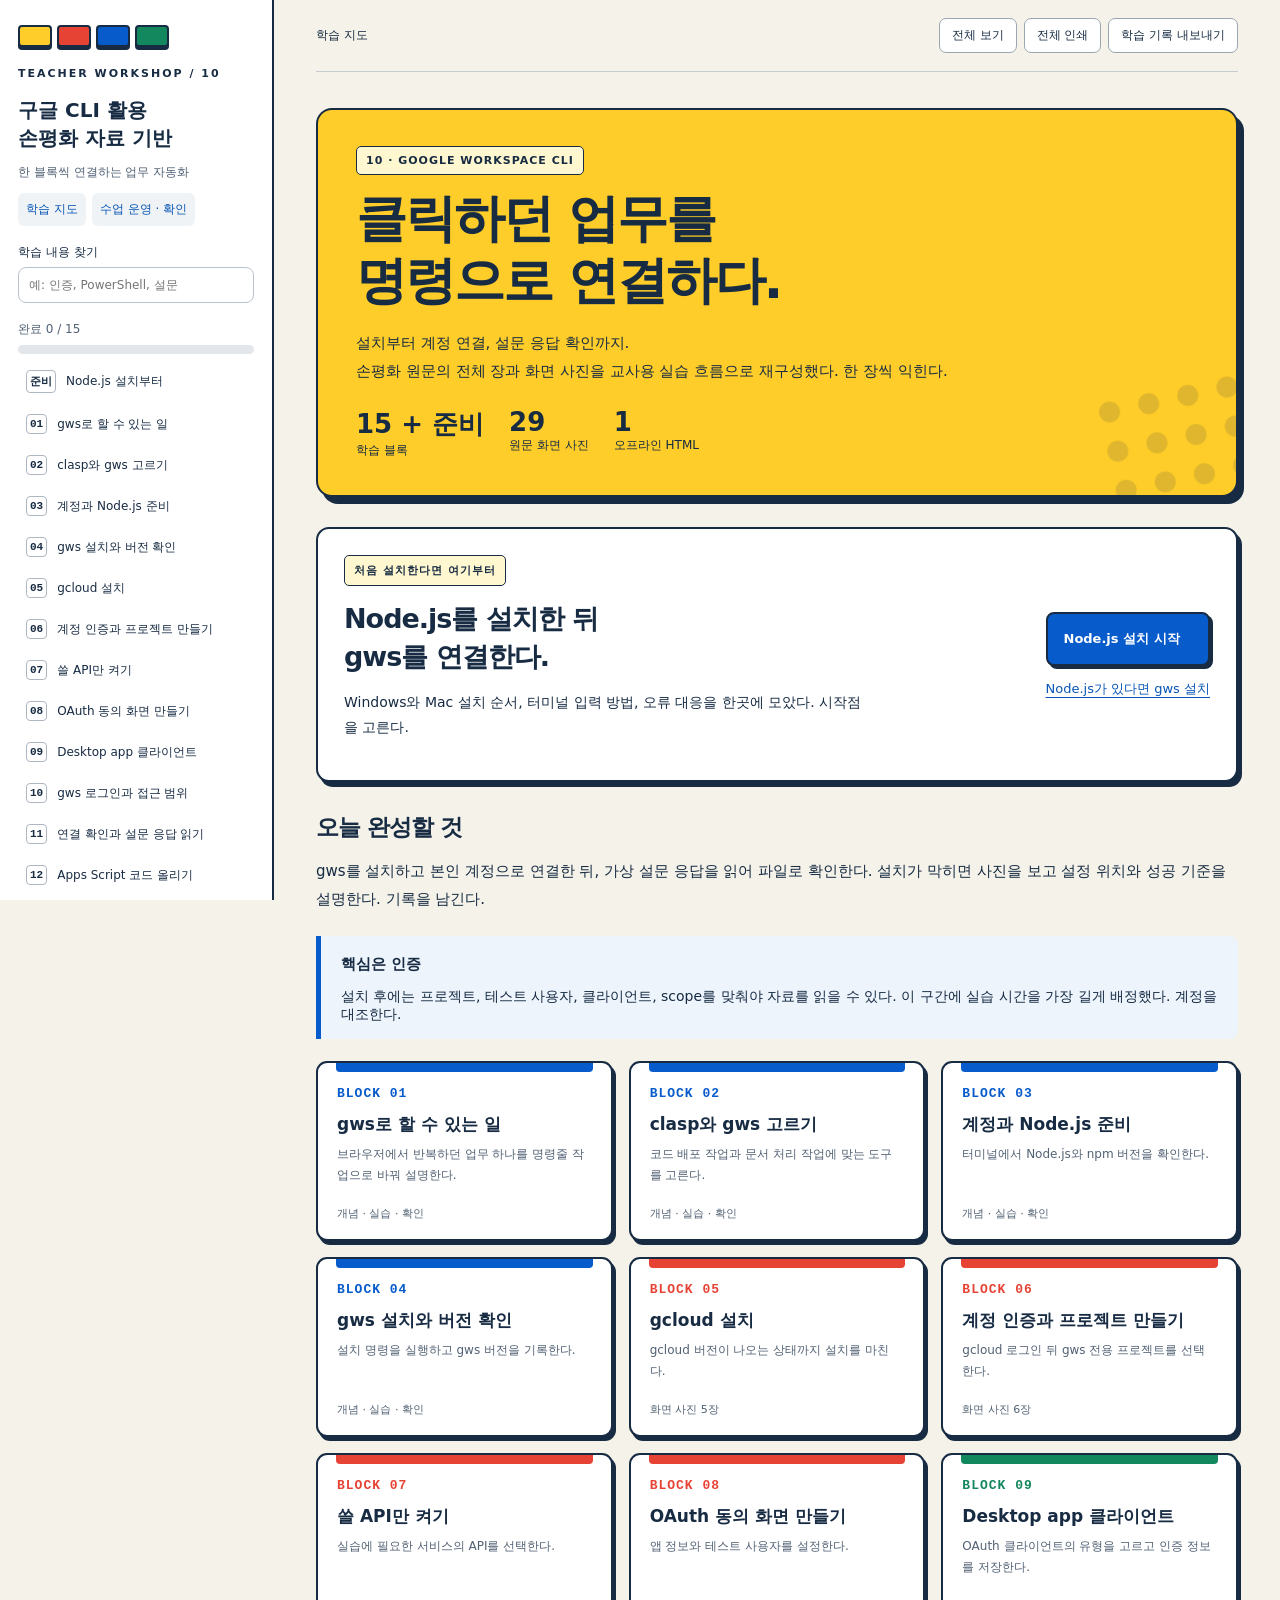
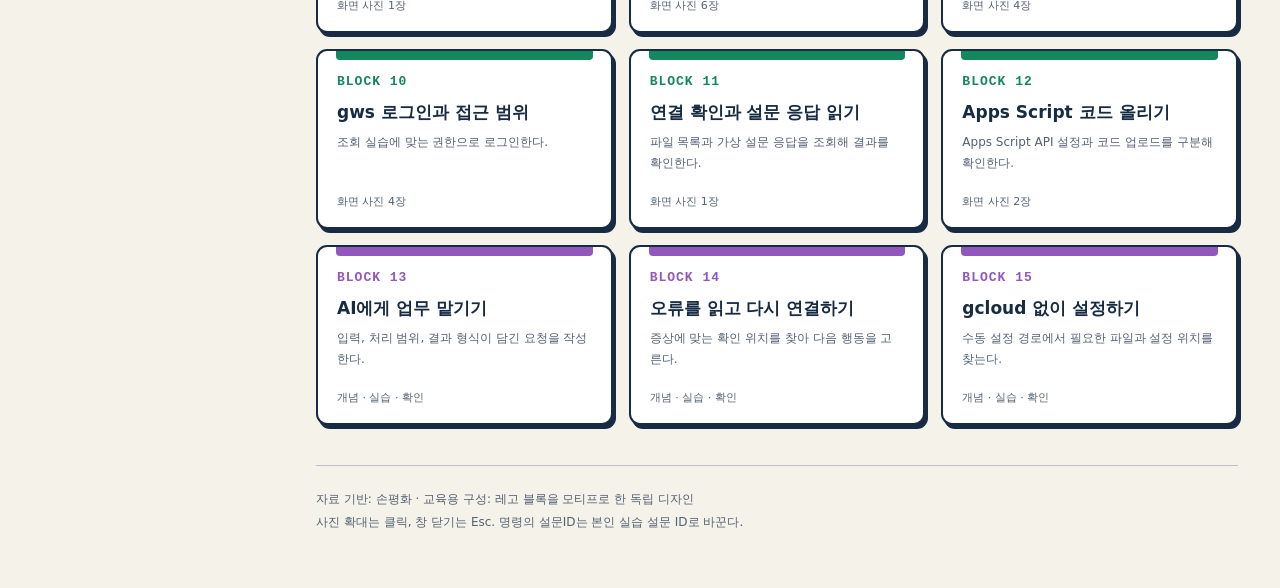
==== 자료/구글CLI_활용.html @ f3cccc8c "교사를 위한 AI 디지털 적정 기술 · 연수 통합 자료 Co-Authored-By: Claude Opus 5.5 <noreply@anthropic.com>" ====
<!doctype html><html lang="ko"><head><meta charset="utf-8"><meta name="viewport" content="width=device-width,initial-scale=1"><title>10_구글 CLI 활용 (손평화) | 레고 스타일 실습 교재</title><style>
:root{--ink:#172b43;--muted:#526174;--paper:#f4f2e9;--blue:#075bca;--red:#e74335;--yellow:#ffcd29;--green:#13875d;--line:#172b43; font-family:"Malgun Gothic",system-ui,sans-serif;color:var(--ink);background:var(--paper)}
*{box-sizing:border-box}body{margin:0}button,input,textarea{font:inherit}a{color:#0755b5;text-underline-offset:4px}button,a,input,textarea{touch-action:manipulation}button{cursor:pointer}button:focus-visible,a:focus-visible,input:focus-visible,textarea:focus-visible{outline:3px solid #bd3500;outline-offset:4px}[hidden]{display:none!important}
.skip{position:fixed;left:10px;top:-80px;background:white;padding:12px;z-index:99}.skip:focus{top:10px}.rail{position:fixed;inset:0 auto 0 0;width:274px;background:#fff;border-right:2px solid var(--ink);overflow:auto;padding:25px 18px;z-index:5}.brand{font-size:20px;font-weight:800;line-height:1.4;margin-bottom:8px}.eyebrow{font-size:11px;letter-spacing:2px;font-weight:800;margin-bottom:16px}.minibricks{display:flex;gap:5px;margin-bottom:20px}.minibricks i{width:34px;height:22px;background:var(--yellow);border:2px solid var(--ink);border-radius:4px;box-shadow:0 3px 0 var(--ink)}.minibricks i:nth-child(2){background:var(--red)}.minibricks i:nth-child(3){background:var(--blue)}.minibricks i:nth-child(4){background:var(--green)}
.navtop{display:flex;gap:6px}.navtop a{font-size:12px;padding:8px;background:#f0f3f6;text-decoration:none;border-radius:6px}label.search{display:block;margin:18px 0;font-size:12px}.search input{width:100%;margin-top:6px;border:1px solid #bac3cd;border-radius:8px;padding:10px}.nav a{display:flex;gap:10px;padding:9px 8px;font-size:12px;color:var(--ink);text-decoration:none;border-radius:7px;margin:3px 0;align-items:center}.nav a span{flex-shrink:0;font:700 11px ui-monospace,monospace;border:1px solid #aeb7c0;padding:3px;border-radius:4px}.nav a.active{background:var(--blue);color:white}.nav a.done span{background:var(--green);color:white;border-color:var(--green)}.progress{height:9px;background:#e3e7eb;border-radius:5px;overflow:hidden;margin:7px 0}.progress div{height:100%;background:var(--green);width:0}.progresslabel,.small{font-size:12px;color:var(--muted)}
main{margin-left:274px;padding:0 42px 55px;max-width:1500px}.toolbar{display:flex;justify-content:space-between;gap:14px;align-items:center;padding:18px 0;border-bottom:1px solid #c6ccd2;font-size:12px}.toolbar button,.secondary{background:white;border:1px solid #9aa6b1;border-radius:7px;padding:8px 12px;color:var(--ink)}.toolbar .actions{display:flex;gap:7px;flex-wrap:wrap}.hero{margin:36px 0 30px;background:var(--yellow);border:2px solid var(--ink);border-radius:16px;box-shadow:6px 7px 0 var(--ink);padding:36px 38px;position:relative;overflow:hidden}.hero h1{font-size:clamp(31px,4vw,54px);line-height:1.22;letter-spacing:-2px;margin:12px 0 18px;max-width:680px}.hero p{max-width:620px;font-size:15px;line-height:1.85}.badge{display:inline-block;font-size:11px;font-weight:800;letter-spacing:1px;padding:7px 9px;border:1px solid var(--ink);border-radius:5px;background:#fff7cf}.hero:after{content:"";position:absolute;width:160px;height:140px;right:-25px;bottom:-25px;opacity:.14;background:radial-gradient(circle at 18px 18px,var(--ink) 0 10px,transparent 11px);background-size:40px 40px;transform:rotate(-12deg)}.stats{display:flex;gap:25px;margin-top:22px}.stats span{font-size:12px}.stats b{font-size:26px;display:block}.sectiontitle{font-size:23px;letter-spacing:-1px;margin:30px 0 10px}.intro{line-height:1.85;font-size:15px}.cards{display:grid;grid-template-columns:repeat(3,minmax(0,1fr));gap:16px;margin:22px 0}.card{position:relative;background:white;border:2px solid var(--ink);border-radius:11px;padding:23px 19px 18px;box-shadow:3px 4px 0 var(--ink);text-decoration:none;color:var(--ink);display:flex;flex-direction:column;min-height:180px;transition:transform .15s}.card:hover{transform:translateY(-3px)}.card:before{content:"";position:absolute;left:18px;right:18px;top:0;height:9px;background:var(--color,var(--blue));border-radius:0 0 4px 4px}.card .num{color:var(--color,var(--blue));font:800 13px monospace;letter-spacing:1px;margin-bottom:12px}.card h3{font-size:17px;margin:0 0 8px}.card p{font-size:12px;line-height:1.8;color:var(--muted);margin:0 0 15px}.card .meta{font-size:11px;color:var(--muted);margin-top:auto}
.lesson{margin-top:30px}.lessonheader{padding:25px 30px;background:var(--blue);color:#fff;border:2px solid var(--ink);border-radius:13px;box-shadow:5px 5px 0 var(--ink);margin-bottom:24px}.lessonheader h2{font-size:32px;line-height:1.35;margin:14px 0}.lessonheader .goal{font-size:14px;line-height:1.7;color:#e5f0ff;margin:0}.blocknum{font:800 12px monospace;letter-spacing:3px}.content{background:#fff;border:1px solid #c6ccd2;border-radius:12px;padding:28px 32px}.content p{font-size:15px;line-height:1.95;margin:0 0 18px;word-break:keep-all;overflow-wrap:anywhere}.content h3{font-size:18px;margin:20px 0 12px}.content code:not(pre code){background:#eef2f6;padding:2px 4px;border-radius:4px;font-size:.9em;overflow-wrap:anywhere}.codebox{background:#172b43;color:#edf5ff;border-radius:10px;margin:20px 0;overflow:hidden}.codehead{background:#223b58;padding:9px 14px;display:flex;justify-content:space-between;gap:15px;align-items:center;font-size:11px;color:#d9e5f1}.copy{border:1px solid #8cabc8;border-radius:5px;padding:4px 10px;color:white;background:transparent;flex-shrink:0}.codebox pre{font:13px/1.85 Consolas,monospace;overflow:auto;padding:18px;margin:0;tab-size:2}.callout{background:#edf4fc;border-left:5px solid var(--blue);padding:5px 20px 1px;margin:22px 0;border-radius:0 8px 8px 0}.callout h3{font-size:15px;margin:14px 0 9px}.callout p{font-size:14px}.tablewrap{overflow:auto;margin:20px 0}table{border-collapse:collapse;width:100%;font-size:13px;line-height:1.8}th,td{padding:13px 15px;border:1px solid #d9dfe5;text-align:left;min-width:120px;vertical-align:top}th{background:#eef2f6}td:first-child{color:#0755b5}.photogrid{display:grid;grid-template-columns:1fr 1fr;gap:18px;margin-top:16px}figure{margin:0;background:#fff;border:1px solid #c6ccd2;border-radius:10px;overflow:hidden}.photobutton{display:block;border:0;background:#e7ebef;width:100%;padding:10px;cursor:zoom-in}.photobutton img{width:100%;height:240px;object-fit:contain;display:block}figcaption{padding:14px;font-size:12px;line-height:1.8}figcaption .photonum{color:var(--blue);font-weight:700;display:block;margin-bottom:4px}.mission{background:#eaf5ed;border:2px solid var(--green);padding:22px;border-radius:12px;margin-top:23px}.mission h3{font-size:17px;margin:0 0 10px}.mission p{font-size:14px;line-height:1.9}.complete{display:flex;gap:10px;align-items:flex-start;font-size:14px;line-height:1.8}.complete input{width:20px;height:20px;accent-color:var(--green);flex-shrink:0}.notes{margin-top:18px}.notes label{font-size:13px;display:block;margin-bottom:7px}.notes textarea{width:100%;min-height:92px;padding:14px;border:1px solid #a7b2bc;border-radius:8px;resize:vertical;background:#fff;font-size:14px}.pager{display:flex;justify-content:space-between;gap:15px;margin:25px 0}.pager a{max-width:48%;font-size:13px;text-decoration:none;border:2px solid var(--ink);border-radius:8px;background:#fff;padding:12px 16px;box-shadow:2px 3px 0 var(--ink)}.source{font-size:11px;color:var(--muted);margin:20px 0;line-height:1.8}.source a{margin-right:8px}.footer{font-size:12px;line-height:1.9;border-top:1px solid #bac3cd;padding-top:22px;margin-top:40px;color:var(--muted)}.lightbox{width:96vw;max-width:1450px;max-height:95vh;border:2px solid var(--ink);border-radius:12px;padding:16px}.lightbox::backdrop{background:#071526db}.lightbar{display:flex;justify-content:space-between;align-items:center;gap:15px;margin-bottom:12px;font-size:13px}.lightbox img{display:block;max-width:100%;max-height:76vh;object-fit:contain;margin:auto}.lightbox p{font-size:13px;line-height:1.7}.toast{position:fixed;bottom:25px;left:50%;transform:translateX(-50%);padding:12px 18px;border-radius:8px;background:var(--ink);color:white;font-size:13px;z-index:50}.quiz{border:1px solid #b8c2cb;border-radius:10px;padding:18px;margin:14px 0;background:white}.quiz h3{font-size:16px;margin:0 0 12px}.quiz button{display:block;text-align:left;width:100%;border:1px solid #c2cbd2;background:#f5f7f9;color:var(--ink);padding:10px;margin:8px 0;border-radius:6px;font-size:14px}.quiz button.correct{background:#d8f0df;border-color:#13875d}.quiz button.wrong{background:#fff1d4;border-color:#aa6c00}.feedback{font-size:13px;line-height:1.8}.empty{padding:15px;color:#704000}.allview .lesson{break-before:page}
@media(min-width:1450px){main{margin-right:auto}.photobutton img{height:280px}}
@media(max-width:1050px){.rail{width:225px;padding:20px 12px}main{margin-left:225px;padding:0 24px 40px}.cards{grid-template-columns:1fr 1fr}.hero{padding:28px}.content{padding:24px}.hero h1{font-size:39px}}
@media(max-width:700px){.rail{position:relative;width:100%;max-height:none;border-right:0;border-bottom:2px solid var(--ink);padding:15px 18px}.brand{font-size:17px}.minibricks{display:none}.rail .eyebrow{display:none}.nav{max-height:170px;overflow:auto;display:grid;grid-template-columns:1fr 1fr;gap:0 5px}.nav a{font-size:11px}.search{margin:10px 0!important}.progresslabel{font-size:11px}main{margin:0;padding:0 16px 35px}.toolbar{align-items:flex-start}.toolbar>span{display:none}.hero{padding:24px;margin-top:22px}.hero h1{font-size:34px;letter-spacing:-1.5px}.hero p{font-size:13px}.stats{gap:18px}.cards{gap:12px}.card{padding:20px 13px 15px;min-height:190px}.card h3{font-size:15px}.lessonheader{padding:22px}.lessonheader h2{font-size:26px}.content{padding:20px 17px}.content p{font-size:14px}.photogrid{grid-template-columns:1fr}.photobutton img{height:auto;max-height:360px}.pager a{padding:10px;font-size:12px}}
@media print{.rail,.toolbar,.copy,.pager,.notes,.toast,.lightbox,.quiz button,.skip{display:none!important}main{margin:0;padding:0;max-width:none}.hero{box-shadow:none;margin:0 0 20px;padding:20px}.hero h1{font-size:30px}.hero:after{display:none}.cards{grid-template-columns:repeat(3,1fr)}.card{box-shadow:none;min-height:0}.lessonheader{box-shadow:none;background:#eee;color:#172b43}.lessonheader .goal{color:#172b43}.content{border:0;padding:0}.lesson{break-before:page}.photogrid{grid-template-columns:1fr 1fr}.photobutton img{height:190px}figure,.mission,.callout,tr{break-inside:avoid}.codebox{background:#eee;color:#111;break-inside:avoid}.codehead{background:#ddd;color:#111}pre{white-space:pre-wrap!important;overflow-wrap:anywhere}a{color:#111}.footer{margin-top:20px}.allview .lesson{display:block!important}.quiz .feedback{display:block!important}}

.beginner{background:#fff;border:2px solid #172b43;border-radius:13px;box-shadow:4px 5px 0 #172b43;padding:26px;display:flex;gap:24px;justify-content:space-between;align-items:center;margin:28px 0}.beginner h2{font-size:27px;line-height:1.4;margin:14px 0;letter-spacing:-1px}.beginner p{font-size:14px;line-height:1.8;max-width:530px}.beginnerlinks{display:flex;flex-direction:column;gap:14px;flex-shrink:0;font-size:13px}.primarylink{background:#075bca;color:#fff;border:2px solid #172b43;border-radius:8px;padding:16px;text-decoration:none;font-weight:700;box-shadow:3px 3px 0 #172b43}.startview{margin-top:30px}.setupflow{display:flex;flex-wrap:wrap;gap:8px;margin:22px 0}.setupflow span{background:#ffcd29;border:2px solid #172b43;border-radius:7px;padding:10px 14px;font-size:13px}.setupflow span+span:before{content:'→ ';}.oschoices{display:flex;gap:10px;margin:28px 0 20px}.oschoices button{border:2px solid #172b43;background:white;padding:12px 20px;border-radius:8px;color:#172b43;font-weight:700}.oschoices button[aria-pressed=true]{background:#075bca;color:white}.setupstep{display:flex;gap:17px;border-top:1px solid #dbe1e7;padding:20px 0 0}.setupstep h3{margin:0 0 9px}.stepn{display:grid;place-items:center;background:#ffcd29;border:2px solid #172b43;box-shadow:2px 2px 0 #172b43;flex-shrink:0;width:34px;height:34px;border-radius:6px;font-weight:700}.practice{margin-top:25px}.sampledownloads{display:flex;flex-wrap:wrap;gap:10px;margin:18px 0}.address-example{background:#edf2f7;font:13px/1.9 Consolas,monospace;overflow-wrap:anywhere;padding:16px;border-radius:8px;margin:15px 0}.practice details{background:#fff5ca;border:1px solid #d3b452;border-radius:8px;padding:16px;margin:18px 0}.practice summary{cursor:pointer;font-size:14px}.practice details p{margin:15px 0 0}.allview .ospanel[hidden]{display:block!important}.allview .oschoices{display:none}
@media(max-width:850px){.beginner{flex-direction:column;align-items:stretch}.beginnerlinks{align-items:flex-start}.beginner h2{font-size:24px}.stats b{font-size:23px}.setupstep{gap:12px}}
@media print{.startview{break-before:page}.ospanel[hidden]{display:block!important}.oschoices,.sampledownloads{display:none!important}.beginner{box-shadow:none}.setupstep{break-inside:avoid}}
</style></head><body><a class="skip" href="#main">본문으로 이동</a><aside class="rail"><div class="minibricks" aria-hidden="true"><i></i><i></i><i></i><i></i></div><div class="eyebrow">TEACHER WORKSHOP / 10</div><div class="brand">구글 CLI 활용<br>손평화 자료 기반</div><p class="small">한 블록씩 연결하는 업무 자동화</p><div class="navtop"><a href="#home">학습 지도</a><a href="#review">수업 운영 · 확인</a></div><label class="search">학습 내용 찾기<input id="search" type="search" placeholder="예: 인증, PowerShell, 설문"></label><div class="progresslabel" id="progresslabel">완료 0 / 15</div><div class="progress"><div id="progressbar"></div></div><nav class="nav" aria-label="전체 장 목차"><a href="#start" data-chapter="start"><span>준비</span>Node.js 설치부터</a><a href="#s01" data-chapter="s01"><span>01</span>gws로 할 수 있는 일</a><a href="#s02" data-chapter="s02"><span>02</span>clasp와 gws 고르기</a><a href="#s03" data-chapter="s03"><span>03</span>계정과 Node.js 준비</a><a href="#s04" data-chapter="s04"><span>04</span>gws 설치와 버전 확인</a><a href="#s05" data-chapter="s05"><span>05</span>gcloud 설치</a><a href="#s06" data-chapter="s06"><span>06</span>계정 인증과 프로젝트 만들기</a><a href="#s07" data-chapter="s07"><span>07</span>쓸 API만 켜기</a><a href="#s08" data-chapter="s08"><span>08</span>OAuth 동의 화면 만들기</a><a href="#s09" data-chapter="s09"><span>09</span>Desktop app 클라이언트</a><a href="#s10" data-chapter="s10"><span>10</span>gws 로그인과 접근 범위</a><a href="#s11" data-chapter="s11"><span>11</span>연결 확인과 설문 응답 읽기</a><a href="#s12" data-chapter="s12"><span>12</span>Apps Script 코드 올리기</a><a href="#s13" data-chapter="s13"><span>13</span>AI에게 업무 맡기기</a><a href="#s14" data-chapter="s14"><span>14</span>오류를 읽고 다시 연결하기</a><a href="#s15" data-chapter="s15"><span>15</span>gcloud 없이 설정하기</a></nav><p id="noresults" class="empty" hidden>검색 결과가 없다.</p></aside><main id="main"><div class="toolbar"><span id="crumb">학습 지도</span><div class="actions"><button id="all">전체 보기</button><button id="print">전체 인쇄</button><button id="export">학습 기록 내보내기</button></div></div><section class="view" id="home"><header class="hero"><span class="badge">10 · GOOGLE WORKSPACE CLI</span><h1>클릭하던 업무를<br>명령으로 연결하다.</h1><p>설치부터 계정 연결, 설문 응답 확인까지.<br>손평화 원문의 전체 장과 화면 사진을 교사용 실습 흐름으로 재구성했다. 한 장씩 익힌다.</p><div class="stats"><span><b>15 + 준비</b>학습 블록</span><span><b>29</b>원문 화면 사진</span><span><b>1</b>오프라인 HTML</span></div></header><div class="beginner"><div><span class="badge">처음 설치한다면 여기부터</span><h2>Node.js를 설치한 뒤<br>gws를 연결한다.</h2><p>Windows와 Mac 설치 순서, 터미널 입력 방법, 오류 대응을 한곳에 모았다. 시작점을 고른다.</p></div><div class="beginnerlinks"><a class="primarylink" href="#start">Node.js 설치 시작</a><a href="#s04">Node.js가 있다면 gws 설치</a></div></div><h2 class="sectiontitle">오늘 완성할 것</h2><p class="intro">gws를 설치하고 본인 계정으로 연결한 뒤, 가상 설문 응답을 읽어 파일로 확인한다. 설치가 막히면 사진을 보고 설정 위치와 성공 기준을 설명한다. 기록을 남긴다.</p><aside class="callout"><h3>핵심은 인증</h3><p>설치 후에는 프로젝트, 테스트 사용자, 클라이언트, scope를 맞춰야 자료를 읽을 수 있다. 이 구간에 실습 시간을 가장 길게 배정했다. 계정을 대조한다.</p></aside><div class="cards"><a class="card" href="#s01" style="--color:#075bca"><div class="num">BLOCK 01</div><h3>gws로 할 수 있는 일</h3><p>브라우저에서 반복하던 업무 하나를 명령줄 작업으로 바꿔 설명한다.</p><span class="meta">개념 · 실습 · 확인</span></a><a class="card" href="#s02" style="--color:#075bca"><div class="num">BLOCK 02</div><h3>clasp와 gws 고르기</h3><p>코드 배포 작업과 문서 처리 작업에 맞는 도구를 고른다.</p><span class="meta">개념 · 실습 · 확인</span></a><a class="card" href="#s03" style="--color:#075bca"><div class="num">BLOCK 03</div><h3>계정과 Node.js 준비</h3><p>터미널에서 Node.js와 npm 버전을 확인한다.</p><span class="meta">개념 · 실습 · 확인</span></a><a class="card" href="#s04" style="--color:#075bca"><div class="num">BLOCK 04</div><h3>gws 설치와 버전 확인</h3><p>설치 명령을 실행하고 gws 버전을 기록한다.</p><span class="meta">개념 · 실습 · 확인</span></a><a class="card" href="#s05" style="--color:#e74335"><div class="num">BLOCK 05</div><h3>gcloud 설치</h3><p>gcloud 버전이 나오는 상태까지 설치를 마친다.</p><span class="meta">화면 사진 5장</span></a><a class="card" href="#s06" style="--color:#e74335"><div class="num">BLOCK 06</div><h3>계정 인증과 프로젝트 만들기</h3><p>gcloud 로그인 뒤 gws 전용 프로젝트를 선택한다.</p><span class="meta">화면 사진 6장</span></a><a class="card" href="#s07" style="--color:#e74335"><div class="num">BLOCK 07</div><h3>쓸 API만 켜기</h3><p>실습에 필요한 서비스의 API를 선택한다.</p><span class="meta">화면 사진 1장</span></a><a class="card" href="#s08" style="--color:#e74335"><div class="num">BLOCK 08</div><h3>OAuth 동의 화면 만들기</h3><p>앱 정보와 테스트 사용자를 설정한다.</p><span class="meta">화면 사진 6장</span></a><a class="card" href="#s09" style="--color:#13875d"><div class="num">BLOCK 09</div><h3>Desktop app 클라이언트</h3><p>OAuth 클라이언트의 유형을 고르고 인증 정보를 저장한다.</p><span class="meta">화면 사진 4장</span></a><a class="card" href="#s10" style="--color:#13875d"><div class="num">BLOCK 10</div><h3>gws 로그인과 접근 범위</h3><p>조회 실습에 맞는 권한으로 로그인한다.</p><span class="meta">화면 사진 4장</span></a><a class="card" href="#s11" style="--color:#13875d"><div class="num">BLOCK 11</div><h3>연결 확인과 설문 응답 읽기</h3><p>파일 목록과 가상 설문 응답을 조회해 결과를 확인한다.</p><span class="meta">화면 사진 1장</span></a><a class="card" href="#s12" style="--color:#13875d"><div class="num">BLOCK 12</div><h3>Apps Script 코드 올리기</h3><p>Apps Script API 설정과 코드 업로드를 구분해 확인한다.</p><span class="meta">화면 사진 2장</span></a><a class="card" href="#s13" style="--color:#9257bd"><div class="num">BLOCK 13</div><h3>AI에게 업무 맡기기</h3><p>입력, 처리 범위, 결과 형식이 담긴 요청을 작성한다.</p><span class="meta">개념 · 실습 · 확인</span></a><a class="card" href="#s14" style="--color:#9257bd"><div class="num">BLOCK 14</div><h3>오류를 읽고 다시 연결하기</h3><p>증상에 맞는 확인 위치를 찾아 다음 행동을 고른다.</p><span class="meta">개념 · 실습 · 확인</span></a><a class="card" href="#s15" style="--color:#9257bd"><div class="num">BLOCK 15</div><h3>gcloud 없이 설정하기</h3><p>수동 설정 경로에서 필요한 파일과 설정 위치를 찾는다.</p><span class="meta">개념 · 실습 · 확인</span></a></div></section><section id="start" class="view startview" hidden><header class="lessonheader"><span class="blocknum">START HERE / 준비 실습</span><h2>Node.js 설치부터 시작하기</h2><p class="goal">운영체제에 맞는 설치 파일을 고르고 node와 npm의 버전을 확인한다.</p></header><div class="content"><p>이 교재는 npm으로 gws를 설치한다. 그래서 Node.js를 먼저 준비한다. npm은 Node.js 설치 프로그램에 함께 들어 있으며, gcloud는 뒤에서 별도로 설치한다. 순서를 잡는다.</p><div class="setupflow" aria-label="설치 순서"><span>Node.js + npm</span><span>gws</span><span>gcloud</span><span>계정 연결</span></div><aside class="callout"><h3>실습할 기기</h3><p>Windows PC나 Mac에서 설치한다. 휴대전화와 태블릿은 교재를 읽는 용도로 쓰며, 이 설치 과정을 그대로 실행하지 않는다. 설치가 제한된 학교 기기는 시연을 본다. 기기를 먼저 확인한다.</p></aside><h3>이미 설치했는지 먼저 확인한다</h3><p>Windows에서는 시작 메뉴의 PowerShell을, Mac에서는 터미널을 연다. 아래 명령을 한 줄씩 붙여 넣고 Enter를 누른다. 달러 기호나 화면에 표시된 폴더 경로는 입력하지 않는다. 명령만 넣는다.</p><div class="codebox"><div class="codehead"><span>터미널에 입력</span><button class="copy" type="button">복사</button></div><pre><code>node -v
npm -v</code></pre></div><p>두 명령에서 버전이 나오면 현재 LTS 계열인지 공식 다운로드 페이지와 대조한다. 지원이 끝난 버전이면 설치 안내에 따라 지원 중인 LTS로 갱신한다. 준비됐다면 <a href="#s04">gws 설치로 이동</a>한다. 중복 설치를 피한다.</p><div class="oschoices" role="group" aria-label="운영체제 선택"><button data-os="windows" aria-pressed="true">Windows PC</button><button data-os="mac" aria-pressed="false">Mac</button></div><div class="ospanel" data-os-panel="windows"><h3 class="osheading">Windows · .msi 설치</h3><div class="setupstep"><span class="stepn">1</span><div><h3>공식 다운로드 페이지에서 설치 파일 고르기</h3><p><a href="https://nodejs.org/ko/download" target="_blank" rel="noopener">Node.js 공식 다운로드</a>를 열고 LTS, Windows, 설치 프로그램(.msi)을 고른다. 위쪽에 보이는 개발 도구 설치 명령은 입력하지 않아도 된다. 아래 설치 파일을 찾는다.</p></div></div><div class="setupstep"><span class="stepn">2</span><div><h3>내 컴퓨터의 종류 확인</h3><p>Windows 설정에서 시스템, 정보를 차례로 연다. 시스템 종류에 x64 기반 프로세서라고 나오면 x64, ARM 기반이면 ARM64를 고른다. 파일을 맞춘다.</p></div></div><div class="setupstep"><span class="stepn">3</span><div><h3>내려받은 .msi 실행</h3><p>브라우저 다운로드 목록이나 다운로드 폴더에서 파일을 연다. Next를 누르고 사용권 내용을 읽어 동의한 뒤 진행한다. 기본 설치 경로를 유지한다. 출처를 확인한다.</p></div></div><div class="setupstep"><span class="stepn">4</span><div><h3>npm과 Add to PATH 유지</h3><p>Custom Setup에서 npm package manager와 Add to PATH를 빼지 않는다. npm은 gws를 설치할 때 쓰고, PATH는 어느 폴더에서든 명령을 찾도록 돕는다. 기본값을 유지한다.</p></div></div><div class="setupstep"><span class="stepn">5</span><div><h3>추가 빌드 도구 생략</h3><p>Tools for Native Modules의 추가 도구 설치 항목은 이 실습에 필요하지 않다. 체크하지 않고 Install을 누른다. 기기 권한을 요청하면 설치 출처와 정책을 확인한다. 설치를 마친다.</p></div></div><div class="setupstep"><span class="stepn">6</span><div><h3>Finish 뒤 PowerShell 다시 열기</h3><p>설치 전에 열어 둔 터미널을 닫는다. 시작 메뉴에서 PowerShell을 검색해 새 창을 열고 아래 두 명령을 한 줄씩 실행한다. Enter로 실행한다.</p></div></div><div class="codebox"><div class="codehead"><span>터미널에 입력</span><button class="copy" type="button">복사</button></div><pre><code>node -v
npm -v</code></pre></div><p>npm.ps1을 실행할 수 없다는 오류가 나오면 아래 npm.cmd -v로 확인한다. Node.js를 다시 설치하거나 실행 정책을 바꾸기 전에 이 방법을 쓴다. 아래를 확인한다.</p><div class="codebox"><div class="codehead"><span>Windows에서 npm.ps1 오류가 날 때</span><button class="copy" type="button">복사</button></div><pre><code>npm.cmd -v</code></pre></div></div><div class="ospanel" data-os-panel="mac" hidden><h3 class="osheading">Mac · .pkg 설치</h3><div class="setupstep"><span class="stepn">1</span><div><h3>LTS의 macOS 설치 프로그램 받기</h3><p><a href="https://nodejs.org/ko/download" target="_blank" rel="noopener">Node.js 공식 다운로드</a>에서 LTS와 macOS를 고르고 설치 프로그램(.pkg)을 받는다. LTS는 장기 지원 계열이다. 파일을 먼저 받는다.</p></div></div><div class="setupstep"><span class="stepn">2</span><div><h3>칩 종류 확인</h3><p>화면 왼쪽 위 Apple 메뉴에서 이 Mac에 관하여를 연다. Apple 칩이면 ARM64, Intel 프로세서면 x64에 해당한다. 다운로드 화면에서 칩을 묻는 경우 이 값에 맞춘다. 칩을 대조한다.</p></div></div><div class="setupstep"><span class="stepn">3</span><div><h3>설치 프로그램 진행</h3><p>다운로드한 .pkg를 열고 계속, 사용권 동의, 설치 순서로 진행한다. macOS가 인증을 요구하면 본인 기기의 암호나 Touch ID로 확인한다. 완료 창을 닫는다.</p></div></div><div class="setupstep"><span class="stepn">4</span><div><h3>새 터미널에서 확인</h3><p>Command와 스페이스를 누르고 터미널을 검색한다. 이미 열려 있던 창은 닫고 새 창에서 아래 두 줄을 실행한다. 한 줄씩 넣는다.</p></div></div><div class="codebox"><div class="codehead"><span>터미널에 입력</span><button class="copy" type="button">복사</button></div><pre><code>node -v
npm -v</code></pre></div><p>Homebrew를 이미 쓰는 사람은 3장의 경로를 참고할 수 있다. 처음 설치하는 사람은 .pkg 경로로 진행하면 된다. 한 경로만 쓴다.</p></div><aside class="callout"><h3>성공 기준은 버전 출력</h3><p>설치 완료 창만 보고 끝내지 않는다. 새 터미널에서 node -v와 npm -v가 각각 버전을 출력하는지 본다. Windows에서 npm.cmd로 확인해도 된다. 두 줄을 확인한다.</p></aside><h3>설치가 막히는 곳</h3><div class="tablewrap"><table><thead><tr><th>화면의 증상</th><th>확인할 곳과 다음 행동</th></tr></thead><tbody><tr><td>node 명령을 찾을 수 없음</td><td>터미널을 새로 연다. 그대로면 설치 상태와 Add to PATH를 확인하고 설치 프로그램의 복구 기능을 검토한다.</td></tr><tr><td>npm.ps1 / 스크립트를 실행할 수 없음</td><td>Windows에서 npm.cmd -v를 실행한다. gws 설치에도 npm.cmd install -g @googleworkspace/cli를 쓸 수 있다.</td></tr><tr><td>관리자 권한이나 기관 정책으로 설치 차단</td><td>기기 관리자에게 설치 허용을 확인한다. 이 시간에는 화면 판독과 아래 가상 자료 실습을 진행한다.</td></tr><tr><td>설치 파일이 컴퓨터와 맞지 않음</td><td>운영체제와 x64·ARM64를 다시 확인한다. 다른 사이트의 실행 파일을 받지 않는다.</td></tr></tbody></table></div><p class="small">근거: <a href="https://nodejs.org/ko/download" target="_blank" rel="noopener">Node.js 공식 다운로드와 LTS 표시</a>. 설치 화면의 순서와 문구는 설치 프로그램 버전에 따라 바뀔 수 있다.</p></div><div class="mission"><h3>설치 확인</h3><label class="complete"><input type="checkbox" data-check="node-ready">새 터미널에서 node와 npm의 버전을 모두 확인했다.</label><p>이 준비 체크는 기존 15개 장의 완료 기록과 따로 저장한다. 이어서 gws를 설치한다.</p></div><nav class="pager" aria-label="준비 실습 다음 단계"><a href="#s01">도구 개념 먼저 읽기</a><a href="#s04">다음 · gws 설치</a></nav></section><section class="lesson view" id="s01" hidden><header class="lessonheader"><span class="blocknum">BLOCK 01 / 15</span><h2>gws로 할 수 있는 일</h2><p class="goal">학습 목표 · 브라우저에서 반복하던 업무 하나를 명령줄 작업으로 바꿔 설명한다.</p></header><div class="content"><p>gws는 Google Workspace CLI의 실행 이름이다. CLI는 글자로 명령을 입력하는 방식이다. 드라이브 파일을 찾고, 설문 응답을 읽고, 시트에 값을 쓰는 작업을 터미널에서 요청한다. 입력은 짧다.</p><p>명령 구조는 <code>gws 서비스 자원 동작</code> 순서다. Drive의 파일 목록은 <code>gws drive files list</code>로 요청한다. 구글의 API 설명 정보를 읽어 명령을 구성하므로 설치 버전과 서비스 변경에 따라 옵션이 달라질 수 있다. 도움말을 쓴다.</p><div class="codebox"><div class="codehead"><span>실행할 명령</span><button class="copy" type="button">복사</button></div><pre><code>gws --help
gws drive files list --help</code></pre></div><div class="tablewrap"><table><thead><tr><th>업무 장면</th><th>gws에서 연결할 작업</th></tr></thead><tbody><tr><td>과제 파일 수집</td><td>Drive에서 대상 폴더의 파일 목록을 찾고 내려받는다.</td></tr><tr><td>미제출자 확인</td><td>Forms 응답과 Sheets 명단을 읽어 번호로 대조한다.</td></tr><tr><td>여러 반 설문 준비</td><td>Forms 문항 구성을 만들고 반별 링크를 관리한다.</td></tr><tr><td>학급 도구 수정</td><td>Apps Script 코드를 로컬에서 편집하고 업로드한다.</td></tr></tbody></table></div><aside class="callout"><h3>학습 범위</h3><p>이 자료는 설치, 인증, 조회, 자동화 요청까지 다룬다. gws는 공식 지원 Google 제품이 아니며 사용법이 바뀔 수 있다. 업무 원본을 바꾸는 실습은 사본에서 진행한다. 사본부터 쓴다.</p></aside></div><div class="mission"><h3>내 차례</h3><p>반복하는 업무를 하나 고르고, 입력 자료와 원하는 결과를 각각 적는다. 예: 설문 응답과 학급 번호 목록을 받아 미제출 번호를 표로 만든다.</p><label class="complete"><input type="checkbox" data-check="s01">서비스 이름과 요청할 동작을 말할 수 있다.</label></div><div class="notes"><label for="note-s01">내 메모 · 인증 값과 개인정보는 적지 않는다</label><textarea id="note-s01" data-note="s01" placeholder="성공한 결과나 다시 확인할 내용을 적는다."></textarea></div><p class="source">내용 범위: <a href="https://shineonyou1274.github.io/gws/#s01" target="_blank" rel="noopener">손평화 원문 01장</a> · 본문은 교육용 재구성, 사진은 원문 수록 화면.</p><nav class="pager" aria-label="장 이동"><a href="#home">학습 지도</a><a href="#s02">다음 · clasp와 gws 고르기</a></nav></section><section class="lesson view" id="s02" hidden><header class="lessonheader"><span class="blocknum">BLOCK 02 / 15</span><h2>clasp와 gws 고르기</h2><p class="goal">학습 목표 · 코드 배포 작업과 문서 처리 작업에 맞는 도구를 고른다.</p></header><div class="content"><p>clasp는 Apps Script 프로젝트의 코드와 배포판을 관리할 때 쓴다. gws는 Drive, Sheets, Forms 같은 서비스를 오가며 자료를 처리할 때 쓴다. 함께 써도 된다.</p><div class="tablewrap"><table><thead><tr><th>비교</th><th>clasp</th><th>gws</th></tr></thead><tbody><tr><td>주 작업</td><td>Apps Script 코드 개발과 버전 관리</td><td>Workspace 자료 조회·수정과 서비스 연결</td></tr><tr><td>설치</td><td>npm install -g @google/clasp</td><td>npm install -g @googleworkspace/cli</td></tr><tr><td>대표 동작</td><td>clone, pull, push, deploy</td><td>drive files list, forms forms get</td></tr><tr><td>인증</td><td>clasp login을 이용한다.</td><td>이 실습에서는 Cloud 프로젝트와 OAuth 클라이언트를 준비한다.</td></tr><tr><td>AI와 연결</td><td>에이전트가 clasp 명령을 실행한다.</td><td>에이전트가 gws 도움말과 스킬을 읽고 명령을 실행한다.</td></tr></tbody></table></div><aside class="callout"><h3>업로드와 배포</h3><p>코드 업로드와 사용자가 접속하는 배포판 갱신은 별개다. 업로드 성공 메시지만으로 웹앱 갱신을 판단하지 않는다. 배포 주소를 연다.</p></aside></div><div class="mission"><h3>내 차례</h3><p>“앱스스크립트 코드 수정”과 “설문 응답을 명단과 비교”에 쓸 도구를 고르고 이유를 적는다.</p><label class="complete"><input type="checkbox" data-check="s02">clasp와 gws를 선택한 이유를 설명했다.</label></div><div class="notes"><label for="note-s02">내 메모 · 인증 값과 개인정보는 적지 않는다</label><textarea id="note-s02" data-note="s02" placeholder="성공한 결과나 다시 확인할 내용을 적는다."></textarea></div><p class="source">내용 범위: <a href="https://shineonyou1274.github.io/gws/#s02" target="_blank" rel="noopener">손평화 원문 02장</a> · 본문은 교육용 재구성, 사진은 원문 수록 화면.</p><nav class="pager" aria-label="장 이동"><a href="#s01">이전 · gws로 할 수 있는 일</a><a href="#s03">다음 · 계정과 Node.js 준비</a></nav></section><section class="lesson view" id="s03" hidden><header class="lessonheader"><span class="blocknum">BLOCK 03 / 15</span><h2>계정과 Node.js 준비</h2><p class="goal">학습 목표 · 터미널에서 Node.js와 npm 버전을 확인한다.</p></header><div class="content"><aside class="callout"><h3>Node.js가 처음이라면</h3><p><a href="#start">맨 앞의 Node.js 설치 실습</a>에서 운영체제별 화면 순서와 오류 대응을 확인한다. 설치부터 진행한다.</p></aside><p>학교 계정은 기관 정책 때문에 프로젝트 생성이나 외부 앱 연결이 막힐 수 있다. 개인 계정으로 연습할 때는 가상 자료를 쓴다. 업무 자료를 개인 계정으로 옮겨 우회하지 않는다. 계정을 먼저 정한다.</p><p>Windows에서는 시작 메뉴에서 PowerShell을 검색한다. macOS에서는 Spotlight에서 터미널을 검색한다. 일반 권한으로 시작하고 설치 프로그램이 요구할 때 권한을 확인한다. 창을 연다.</p><div class="codebox"><div class="codehead"><span>실행할 명령</span><button class="copy" type="button">복사</button></div><pre><code>node -v
npm -v</code></pre></div><p>버전이 표시되지 않으면 <a href="https://nodejs.org/ko/download" target="_blank" rel="noopener">Node.js 내려받기</a>에서 현재 LTS 설치 프로그램을 고른다. npm은 함께 설치된다. npm 방식의 gws 설치에는 Node.js가 필요하며, gws 실행 파일 자체는 미리 빌드된 바이너리다. 둘을 구분한다.</p><div class="tablewrap"><table><thead><tr><th>환경</th><th>설치에서 볼 곳</th></tr></thead><tbody><tr><td>Windows</td><td>설정의 시스템 종류에서 x64 또는 ARM을 확인한다. .msi 설치 중 Add to PATH와 npm을 유지한다. Tools for Native Modules는 이 실습에 필요하지 않다.</td></tr><tr><td>macOS</td><td>.pkg 설치 프로그램에서 칩 종류를 맞춘다. Homebrew를 쓰면 brew install node도 가능하다. LTS 버전은 현재 다운로드 페이지에서 확인한다.</td></tr></tbody></table></div><aside class="callout"><h3>설치했는데 안 잡힐 때</h3><p>터미널을 모두 닫고 새로 열어 버전을 다시 확인한다. 계속 실패하면 PATH와 설치 상태를 확인하고 Windows 설치 프로그램의 Repair를 검토한다. 새 창이 먼저다.</p></aside></div><div class="mission"><h3>내 차례</h3><p>node -v와 npm -v 결과를 확인한다. 설치가 막힌 기기는 짝의 화면이나 이 자료의 사진으로 다음 단계를 진행한다.</p><label class="complete"><input type="checkbox" data-check="s03">Node.js와 npm 버전을 모두 확인했다.</label></div><div class="notes"><label for="note-s03">내 메모 · 인증 값과 개인정보는 적지 않는다</label><textarea id="note-s03" data-note="s03" placeholder="성공한 결과나 다시 확인할 내용을 적는다."></textarea></div><p class="source">내용 범위: <a href="https://shineonyou1274.github.io/gws/#s03" target="_blank" rel="noopener">손평화 원문 03장</a> · 본문은 교육용 재구성, 사진은 원문 수록 화면.</p><nav class="pager" aria-label="장 이동"><a href="#s02">이전 · clasp와 gws 고르기</a><a href="#s04">다음 · gws 설치와 버전 확인</a></nav></section><section class="lesson view" id="s04" hidden><header class="lessonheader"><span class="blocknum">BLOCK 04 / 15</span><h2>gws 설치와 버전 확인</h2><p class="goal">학습 목표 · 설치 명령을 실행하고 gws 버전을 기록한다.</p></header><div class="content"><div class="codebox"><div class="codehead"><span>실행할 명령</span><button class="copy" type="button">복사</button></div><pre><code>npm install -g @googleworkspace/cli</code></pre></div><div class="codebox"><div class="codehead"><span>macOS에서 Homebrew를 쓸 때</span><button class="copy" type="button">복사</button></div><pre><code>brew install googleworkspace-cli</code></pre></div><div class="codebox"><div class="codehead"><span>설치 확인</span><button class="copy" type="button">복사</button></div><pre><code>gws --version
gws --help</code></pre></div><p>저장소를 clone하는 일은 소스 코드를 내려받는 작업이다. 명령을 바로 쓰려면 설치된 실행 파일이 필요하다. npm 설치는 운영체제에 맞는 실행 파일을 받는다. 방식이 다르다.</p><aside class="callout"><h3>Windows에서 npm.ps1 오류가 나면</h3><p>실행 정책을 바꾸는 대신 아래 명령으로 npm의 Windows 실행 파일을 지정한다. 명령만 바꾼다.</p><div class="codebox"><div class="codehead"><span>터미널에 입력</span><button class="copy" type="button">복사</button></div><pre><code>npm.cmd install -g @googleworkspace/cli</code></pre></div></aside><p>npm 대신 <a href="https://github.com/googleworkspace/cli/releases" target="_blank" rel="noopener">gws 릴리스</a>에서 운영체제에 맞는 실행 파일을 받아 PATH에 둘 수도 있다. 원문은 npm 경로를 설명하며 이 교재도 그 순서를 따른다. 한 경로를 고른다.</p><aside class="callout"><h3>권한 오류가 나면</h3><p>오류 문장을 먼저 읽는다. 전역 npm 설치 경로에 쓸 권한이 없는 경우 설치 경로나 기기 관리 정책을 확인한다. 명령을 무조건 관리자 권한으로 반복하지 않는다. 원인을 먼저 본다.</p></aside></div><div class="mission"><h3>내 차례</h3><p>gws --version의 결과를 메모한다. gws --help에서 사용 가능한 서비스 이름을 찾는다.</p><label class="complete"><input type="checkbox" data-check="s04">gws 버전과 도움말을 확인했다.</label></div><div class="notes"><label for="note-s04">내 메모 · 인증 값과 개인정보는 적지 않는다</label><textarea id="note-s04" data-note="s04" placeholder="성공한 결과나 다시 확인할 내용을 적는다."></textarea></div><p class="source">내용 범위: <a href="https://shineonyou1274.github.io/gws/#s04" target="_blank" rel="noopener">손평화 원문 04장</a> · 본문은 교육용 재구성, 사진은 원문 수록 화면.</p><nav class="pager" aria-label="장 이동"><a href="#s03">이전 · 계정과 Node.js 준비</a><a href="#s05">다음 · gcloud 설치</a></nav></section><section class="lesson view" id="s05" hidden><header class="lessonheader"><span class="blocknum">BLOCK 05 / 15</span><h2>gcloud 설치</h2><p class="goal">학습 목표 · gcloud 버전이 나오는 상태까지 설치를 마친다.</p></header><div class="content"><p>gcloud는 Google Cloud 프로젝트와 API 설정을 다루는 도구다. 이 실습에서는 gws auth setup의 준비 작업을 돕는다. 매번 문서를 읽을 때 쓰는 도구는 gws다. 역할이 다르다.</p><div class="codebox"><div class="codehead"><span>이미 설치되어 있는지 확인</span><button class="copy" type="button">복사</button></div><pre><code>gcloud -v</code></pre></div><p>Windows 설치 파일은 <a href="https://cloud.google.com/sdk/docs/install" target="_blank" rel="noopener">Google Cloud 설치 문서</a>에서 받는다. 아래 명령도 Google 배포 주소에서 설치 파일을 받는다. 실행 전 주소를 본다.</p><div class="codebox"><div class="codehead"><span>Windows PowerShell</span><button class="copy" type="button">복사</button></div><pre><code>(New-Object Net.WebClient).DownloadFile(&quot;https://dl.google.com/dl/cloudsdk/channels/rapid/GoogleCloudSDKInstaller.exe&quot;, &quot;$env:Temp\GoogleCloudSDKInstaller.exe&quot;)
&amp; &quot;$env:Temp\GoogleCloudSDKInstaller.exe&quot;</code></pre></div><p>설치 범위는 본인만 쓰는 Single User를 고른다. Bundled Python은 유지한다. 화면 낭독기를 쓰는 사람은 접근성 항목을 켜 두고, 통계 전송은 선택한다. 마지막 화면의 Cloud Shell 실행과 gcloud init은 이 실습에서 건너뛴다. 사진을 대조한다.</p><div class="codebox"><div class="codehead"><span>macOS에서 Homebrew를 쓸 때</span><button class="copy" type="button">복사</button></div><pre><code>brew install --cask google-cloud-sdk</code></pre></div><p>Homebrew가 없으면 공식 설치 문서에서 칩에 맞는 파일을 받고 안내된 설치 스크립트를 실행한다. 설치를 마치면 터미널을 새로 열어 gcloud -v를 실행한다. 새 창을 쓴다.</p><aside class="callout"><h3>설치가 제한된 기기</h3><p>15장의 수동 경로는 gcloud만 생략한다. gws 실행 환경과 Cloud 프로젝트 접근은 여전히 필요하다. 모두 막히면 교사 시연과 사진 판독으로 대체한다. 기록은 남긴다.</p></aside></div><h3 class="sectiontitle">화면에서 확인할 곳</h3><p class="small">원문 사진을 누르면 크게 열린다. 설명은 실습용으로 다시 작성했다.</p><div class="photogrid"><figure><button class="photobutton" aria-label="사진 1 확대: Google Cloud CLI 설치 시작 화면"><img src="[data-uri]" alt="Google Cloud CLI 설치 시작 화면" loading="lazy" data-number="1"></button><figcaption><span class="photonum">사진 01 · Google Cloud CLI 설치 시작 화면</span>접근성 설정은 사용 환경에 맞춘다. 통계 전송은 선택 항목이다.</figcaption></figure><figure><button class="photobutton" aria-label="사진 2 확대: 라이선스 동의 화면"><img src="[data-uri]" alt="라이선스 동의 화면" loading="lazy" data-number="2"></button><figcaption><span class="photonum">사진 02 · 라이선스 동의 화면</span>사용권 내용을 확인한 뒤 I Agree를 누르는 화면이다.</figcaption></figure><figure><button class="photobutton" aria-label="사진 3 확대: 설치 유형 선택 화면"><img src="[data-uri]" alt="설치 유형 선택 화면" loading="lazy" data-number="3"></button><figcaption><span class="photonum">사진 03 · 설치 유형 선택 화면</span>본인만 사용하는 설치라면 Single User를 고른다.</figcaption></figure><figure><button class="photobutton" aria-label="사진 4 확대: 구성 요소 선택 화면"><img src="[data-uri]" alt="구성 요소 선택 화면" loading="lazy" data-number="4"></button><figcaption><span class="photonum">사진 04 · 구성 요소 선택 화면</span>Bundled Python을 유지한다. Beta Commands는 이 실습에서 생략한다.</figcaption></figure><figure><button class="photobutton" aria-label="사진 5 확대: 설치 완료 화면"><img src="[data-uri]" alt="설치 완료 화면" loading="lazy" data-number="5"></button><figcaption><span class="photonum">사진 05 · 설치 완료 화면</span>Cloud Shell 실행과 gcloud init을 건너뛰고 설치를 마친다.</figcaption></figure></div><div class="mission"><h3>내 차례</h3><p>설치 사진 5장을 보고 본인 화면의 설치 범위와 구성 요소를 대조한다. 새 터미널에서 gcloud -v를 실행한다.</p><label class="complete"><input type="checkbox" data-check="s05">새 터미널에서 gcloud 버전을 확인했다.</label></div><div class="notes"><label for="note-s05">내 메모 · 인증 값과 개인정보는 적지 않는다</label><textarea id="note-s05" data-note="s05" placeholder="성공한 결과나 다시 확인할 내용을 적는다."></textarea></div><p class="source">내용 범위: <a href="https://shineonyou1274.github.io/gws/#s05" target="_blank" rel="noopener">손평화 원문 05장</a> · 본문은 교육용 재구성, 사진은 원문 수록 화면.</p><nav class="pager" aria-label="장 이동"><a href="#s04">이전 · gws 설치와 버전 확인</a><a href="#s06">다음 · 계정 인증과 프로젝트 만들기</a></nav></section><section class="lesson view" id="s06" hidden><header class="lessonheader"><span class="blocknum">BLOCK 06 / 15</span><h2>계정 인증과 프로젝트 만들기</h2><p class="goal">학습 목표 · gcloud 로그인 뒤 gws 전용 프로젝트를 선택한다.</p></header><div class="content"><div class="codebox"><div class="codehead"><span>실행할 명령</span><button class="copy" type="button">복사</button></div><pre><code>gcloud -v
gcloud auth login</code></pre></div><p>브라우저에서 실습 계정을 고르고 Google Cloud SDK가 요청하는 권한을 확인한다. 허용 뒤 인증 완료 화면이 나오면 터미널로 돌아온다. 계정을 대조한다.</p><div class="codebox"><div class="codehead"><span>실행할 명령</span><button class="copy" type="button">복사</button></div><pre><code>gws auth setup</code></pre></div><p>설정 마법사에서 계정을 고른 뒤 Create new project로 실습용 프로젝트를 만든다. 기존 업무 프로젝트와 분리하면 API 설정을 찾기 쉽다. 이름은 용도를 드러내게 짓는다. 예: gws-teacher.</p><aside class="callout"><h3>프로젝트 이름과 ID</h3><p>표시 이름과 프로젝트 ID는 다를 수 있다. 전 세계에서 중복될 수 없는 값은 프로젝트 ID다. 이후 --project에는 콘솔에서 확인한 ID를 넣는다. ID를 따로 적는다.</p></aside></div><h3 class="sectiontitle">화면에서 확인할 곳</h3><p class="small">원문 사진을 누르면 크게 열린다. 설명은 실습용으로 다시 작성했다.</p><div class="photogrid"><figure><button class="photobutton" aria-label="사진 6 확대: Google Cloud SDK 권한 요청 화면"><img src="[data-uri]" alt="Google Cloud SDK 권한 요청 화면" loading="lazy" data-number="6"></button><figcaption><span class="photonum">사진 06 · Google Cloud SDK 권한 요청 화면</span>선택한 계정과 Google Cloud SDK의 요청 내용을 대조한다.</figcaption></figure><figure><button class="photobutton" aria-label="사진 7 확대: gcloud 인증 완료 안내 페이지"><img src="[data-uri]" alt="gcloud 인증 완료 안내 페이지" loading="lazy" data-number="7"></button><figcaption><span class="photonum">사진 07 · gcloud 인증 완료 안내 페이지</span>gcloud 인증 완료를 확인하고 터미널로 돌아간다.</figcaption></figure><figure><button class="photobutton" aria-label="사진 8 확대: gws auth setup 계정 선택 화면"><img src="[data-uri]" alt="gws auth setup 계정 선택 화면" loading="lazy" data-number="8"></button><figcaption><span class="photonum">사진 08 · gws auth setup 계정 선택 화면</span>gws 설정에서 사용할 계정을 화살표로 고른다.</figcaption></figure><figure><button class="photobutton" aria-label="사진 9 확대: GCP 프로젝트 선택 목록"><img src="[data-uri]" alt="GCP 프로젝트 선택 목록" loading="lazy" data-number="9"></button><figcaption><span class="photonum">사진 09 · GCP 프로젝트 선택 목록</span>실습용 프로젝트를 새로 만들 때 Create new project를 고른다.</figcaption></figure><figure><button class="photobutton" aria-label="사진 10 확대: 새 프로젝트 이름 입력"><img src="[data-uri]" alt="새 프로젝트 이름 입력" loading="lazy" data-number="10"></button><figcaption><span class="photonum">사진 10 · 새 프로젝트 이름 입력</span>프로젝트 이름과 ID를 구분한다. 명령에 쓸 값은 실제 프로젝트 ID다.</figcaption></figure><figure><button class="photobutton" aria-label="사진 11 확대: 프로젝트 생성 중 화면"><img src="[data-uri]" alt="프로젝트 생성 중 화면" loading="lazy" data-number="11"></button><figcaption><span class="photonum">사진 11 · 프로젝트 생성 중 화면</span>프로젝트 생성 결과를 기다린 뒤 다음 설정으로 이동한다.</figcaption></figure></div><div class="mission"><h3>내 차례</h3><p>선택한 계정과 프로젝트 ID를 본인 메모에 기록한다. 사진 속 계정이나 ID를 복사하지 않는다.</p><label class="complete"><input type="checkbox" data-check="s06">본인 계정과 프로젝트 ID를 확인했다.</label></div><div class="notes"><label for="note-s06">내 메모 · 인증 값과 개인정보는 적지 않는다</label><textarea id="note-s06" data-note="s06" placeholder="성공한 결과나 다시 확인할 내용을 적는다."></textarea></div><p class="source">내용 범위: <a href="https://shineonyou1274.github.io/gws/#s06" target="_blank" rel="noopener">손평화 원문 06장</a> · 본문은 교육용 재구성, 사진은 원문 수록 화면.</p><nav class="pager" aria-label="장 이동"><a href="#s05">이전 · gcloud 설치</a><a href="#s07">다음 · 쓸 API만 켜기</a></nav></section><section class="lesson view" id="s07" hidden><header class="lessonheader"><span class="blocknum">BLOCK 07 / 15</span><h2>쓸 API만 켜기</h2><p class="goal">학습 목표 · 실습에 필요한 서비스의 API를 선택한다.</p></header><div class="content"><p>API는 프로그램이 서비스에 요청을 보내는 창구다. Cloud 프로젝트에서 API를 켜는 것과 사용자가 자료 접근 권한을 허락하는 OAuth 동의는 서로 다른 설정이다. 둘 다 확인한다.</p><div class="tablewrap"><table><thead><tr><th>서비스</th><th>실습에서 쓰는 이유</th></tr></thead><tbody><tr><td>Drive</td><td>파일 목록과 제출 파일을 찾는다.</td></tr><tr><td>Sheets</td><td>학급 번호 목록과 결과를 읽거나 기록한다.</td></tr><tr><td>Forms</td><td>설문 문항과 응답을 읽는다.</td></tr><tr><td>Apps Script</td><td>코드를 업로드하는 확장 실습에서만 켠다.</td></tr></tbody></table></div><p>선택 화면에서 화살표로 이동하고 스페이스로 체크한 다음 엔터로 확정한다. 전체 선택 대신 사용할 항목만 고른다. 선택을 놓쳤다면 아래 명령으로 API를 켤 수 있다. ID를 바꾼다.</p><div class="codebox"><div class="codehead"><span>실행할 명령</span><button class="copy" type="button">복사</button></div><pre><code>gcloud services enable drive.googleapis.com sheets.googleapis.com forms.googleapis.com script.googleapis.com --project=내프로젝트ID</code></pre></div><aside class="callout"><h3>로그인 권한이 과할 때</h3><p>API 활성화 개수와 OAuth scope 개수는 같은 값이 아니다. 테스트 앱의 로그인에서 권한이 과하다는 오류가 나오면 서비스와 scope를 좁혀 다시 요청한다. 전체 동의를 피한다.</p></aside></div><h3 class="sectiontitle">화면에서 확인할 곳</h3><p class="small">원문 사진을 누르면 크게 열린다. 설명은 실습용으로 다시 작성했다.</p><div class="photogrid"><figure><button class="photobutton" aria-label="사진 12 확대: Workspace API 선택 목록"><img src="[data-uri]" alt="Workspace API 선택 목록" loading="lazy" data-number="12"></button><figcaption><span class="photonum">사진 12 · Workspace API 선택 목록</span>스페이스로 서비스 항목을 선택하고 엔터로 확정한다.</figcaption></figure></div><div class="mission"><h3>내 차례</h3><p>본인이 할 작업을 고르고 필요한 API를 설명한다. Apps Script 실습을 하지 않으면 해당 API는 생략한다.</p><label class="complete"><input type="checkbox" data-check="s07">쓸 API를 선택하고 활성화 상태를 확인했다.</label></div><div class="notes"><label for="note-s07">내 메모 · 인증 값과 개인정보는 적지 않는다</label><textarea id="note-s07" data-note="s07" placeholder="성공한 결과나 다시 확인할 내용을 적는다."></textarea></div><p class="source">내용 범위: <a href="https://shineonyou1274.github.io/gws/#s07" target="_blank" rel="noopener">손평화 원문 07장</a> · 본문은 교육용 재구성, 사진은 원문 수록 화면.</p><nav class="pager" aria-label="장 이동"><a href="#s06">이전 · 계정 인증과 프로젝트 만들기</a><a href="#s08">다음 · OAuth 동의 화면 만들기</a></nav></section><section class="lesson view" id="s08" hidden><header class="lessonheader"><span class="blocknum">BLOCK 08 / 15</span><h2>OAuth 동의 화면 만들기</h2><p class="goal">학습 목표 · 앱 정보와 테스트 사용자를 설정한다.</p></header><div class="content"><p>설정 마법사가 OAuth 준비 단계에서 멈추면 브라우저에서 동의 화면을 구성한다. 터미널은 입력을 기다리게 둔다. 창을 유지한다.</p><div class="tablewrap"><table><thead><tr><th>화면</th><th>입력과 확인</th></tr></thead><tbody><tr><td>Google Auth Platform</td><td>Get started로 설정을 시작한다.</td></tr><tr><td>App Information</td><td>실습용 앱 이름과 본인 지원 이메일을 넣는다.</td></tr><tr><td>Audience</td><td>개인 계정 실습에서는 External을 선택한다. 조직용 Internal은 조직 설정에 따라 사용한다.</td></tr><tr><td>Contact / Finish</td><td>연락처를 넣고 정책 동의를 확인한 뒤 만든다.</td></tr><tr><td>Audience의 Test users</td><td>Testing 상태에서 Add users를 눌러 실제 로그인할 계정을 추가한다.</td></tr></tbody></table></div><aside class="callout"><h3>사용자 등록 확인</h3><p>앱을 만든 계정과 로그인할 계정이 같다고 가정하지 않는다. 브라우저에 계정이 여러 개 열렸다면 테스트 사용자 목록의 주소와 로그인 화면을 대조한다. 주소를 직접 본다.</p></aside></div><h3 class="sectiontitle">화면에서 확인할 곳</h3><p class="small">원문 사진을 누르면 크게 열린다. 설명은 실습용으로 다시 작성했다.</p><div class="photogrid"><figure><button class="photobutton" aria-label="사진 13 확대: OAuth 자격증명 수동 설정 안내"><img src="[data-uri]" alt="OAuth 자격증명 수동 설정 안내" loading="lazy" data-number="13"></button><figcaption><span class="photonum">사진 13 · OAuth 자격증명 수동 설정 안내</span>터미널을 유지한 채 브라우저에서 OAuth 설정 주소를 연다.</figcaption></figure><figure><button class="photobutton" aria-label="사진 14 확대: Google Auth Platform 시작 화면"><img src="[data-uri]" alt="Google Auth Platform 시작 화면" loading="lazy" data-number="14"></button><figcaption><span class="photonum">사진 14 · Google Auth Platform 시작 화면</span>Google Auth Platform의 Get started에서 설정을 시작한다.</figcaption></figure><figure><button class="photobutton" aria-label="사진 15 확대: 앱 정보 입력 화면"><img src="[data-uri]" alt="앱 정보 입력 화면" loading="lazy" data-number="15"></button><figcaption><span class="photonum">사진 15 · 앱 정보 입력 화면</span>앱 이름과 지원 이메일을 입력한다. 사진의 이메일은 따라 쓰지 않는다.</figcaption></figure><figure><button class="photobutton" aria-label="사진 16 확대: 대상 유형 선택 화면"><img src="[data-uri]" alt="대상 유형 선택 화면" loading="lazy" data-number="16"></button><figcaption><span class="photonum">사진 16 · 대상 유형 선택 화면</span>개인 계정으로 진행하는 실습에서는 External을 선택한다.</figcaption></figure><figure><button class="photobutton" aria-label="사진 17 확대: 사용자 데이터 정책 동의 화면"><img src="[data-uri]" alt="사용자 데이터 정책 동의 화면" loading="lazy" data-number="17"></button><figcaption><span class="photonum">사진 17 · 사용자 데이터 정책 동의 화면</span>연락처와 정책 동의를 확인하고 앱 구성을 저장한다.</figcaption></figure><figure><button class="photobutton" aria-label="사진 18 확대: 테스트 사용자 추가 화면"><img src="[data-uri]" alt="테스트 사용자 추가 화면" loading="lazy" data-number="18"></button><figcaption><span class="photonum">사진 18 · 테스트 사용자 추가 화면</span>Audience의 테스트 사용자 목록에 실제 로그인할 계정을 추가한다.</figcaption></figure></div><div class="mission"><h3>내 차례</h3><p>사진에서 Audience와 Add users 위치를 찾고, 본인 실습 계정이 테스트 사용자 목록에 있는지 확인한다.</p><label class="complete"><input type="checkbox" data-check="s08">앱 정보와 테스트 사용자 설정을 마쳤다.</label></div><div class="notes"><label for="note-s08">내 메모 · 인증 값과 개인정보는 적지 않는다</label><textarea id="note-s08" data-note="s08" placeholder="성공한 결과나 다시 확인할 내용을 적는다."></textarea></div><p class="source">내용 범위: <a href="https://shineonyou1274.github.io/gws/#s08" target="_blank" rel="noopener">손평화 원문 08장</a> · 본문은 교육용 재구성, 사진은 원문 수록 화면.</p><nav class="pager" aria-label="장 이동"><a href="#s07">이전 · 쓸 API만 켜기</a><a href="#s09">다음 · Desktop app 클라이언트</a></nav></section><section class="lesson view" id="s09" hidden><header class="lessonheader"><span class="blocknum">BLOCK 09 / 15</span><h2>Desktop app 클라이언트</h2><p class="goal">학습 목표 · OAuth 클라이언트의 유형을 고르고 인증 정보를 저장한다.</p></header><div class="content"><p>OAuth 클라이언트는 접속을 요청하는 프로그램을 식별한다. Clients에서 Create client를 누르고 유형을 Desktop app으로 고른다. 이름은 gws-cli처럼 적는다. 유형부터 확인한다.</p><p>생성 직후 클라이언트 ID와 보안 비밀번호를 로컬의 인증 설정에 넣는다. ID는 .apps.googleusercontent.com으로 끝나며 비밀번호는 GOCSPX- 형태로 시작하는 경우가 있다. 설명 문장이 섞이지 않았는지 확인한다. 값만 복사한다.</p><aside class="callout"><h3>JSON과 비밀번호</h3><p>생성 화면에서 JSON을 내려받아 본인 기기에 보관한다. 이미 닫은 뒤 비밀번호가 보이지 않으면 콘솔에서 재발급 절차를 확인한다. 교육자료, 공유 폴더, 채팅에는 실제 값을 넣지 않는다. 본인 값은 숨긴다.</p></aside><p>터미널에서 Client ID를 묻는 칸에 ID를 넣고 엔터를 누른다. 이어지는 Client Secret 칸에는 보안 비밀번호를 넣는다. 서로 바뀌면 invalid_client가 날 수 있다. 칸을 대조한다.</p></div><h3 class="sectiontitle">화면에서 확인할 곳</h3><p class="small">원문 사진을 누르면 크게 열린다. 설명은 실습용으로 다시 작성했다.</p><div class="photogrid"><figure><button class="photobutton" aria-label="사진 19 확대: 클라이언트 목록 화면"><img src="[data-uri]" alt="클라이언트 목록 화면" loading="lazy" data-number="19"></button><figcaption><span class="photonum">사진 19 · 클라이언트 목록 화면</span>Clients에서 Create client를 누른다.</figcaption></figure><figure><button class="photobutton" aria-label="사진 20 확대: OAuth 클라이언트 ID 만들기 화면"><img src="[data-uri]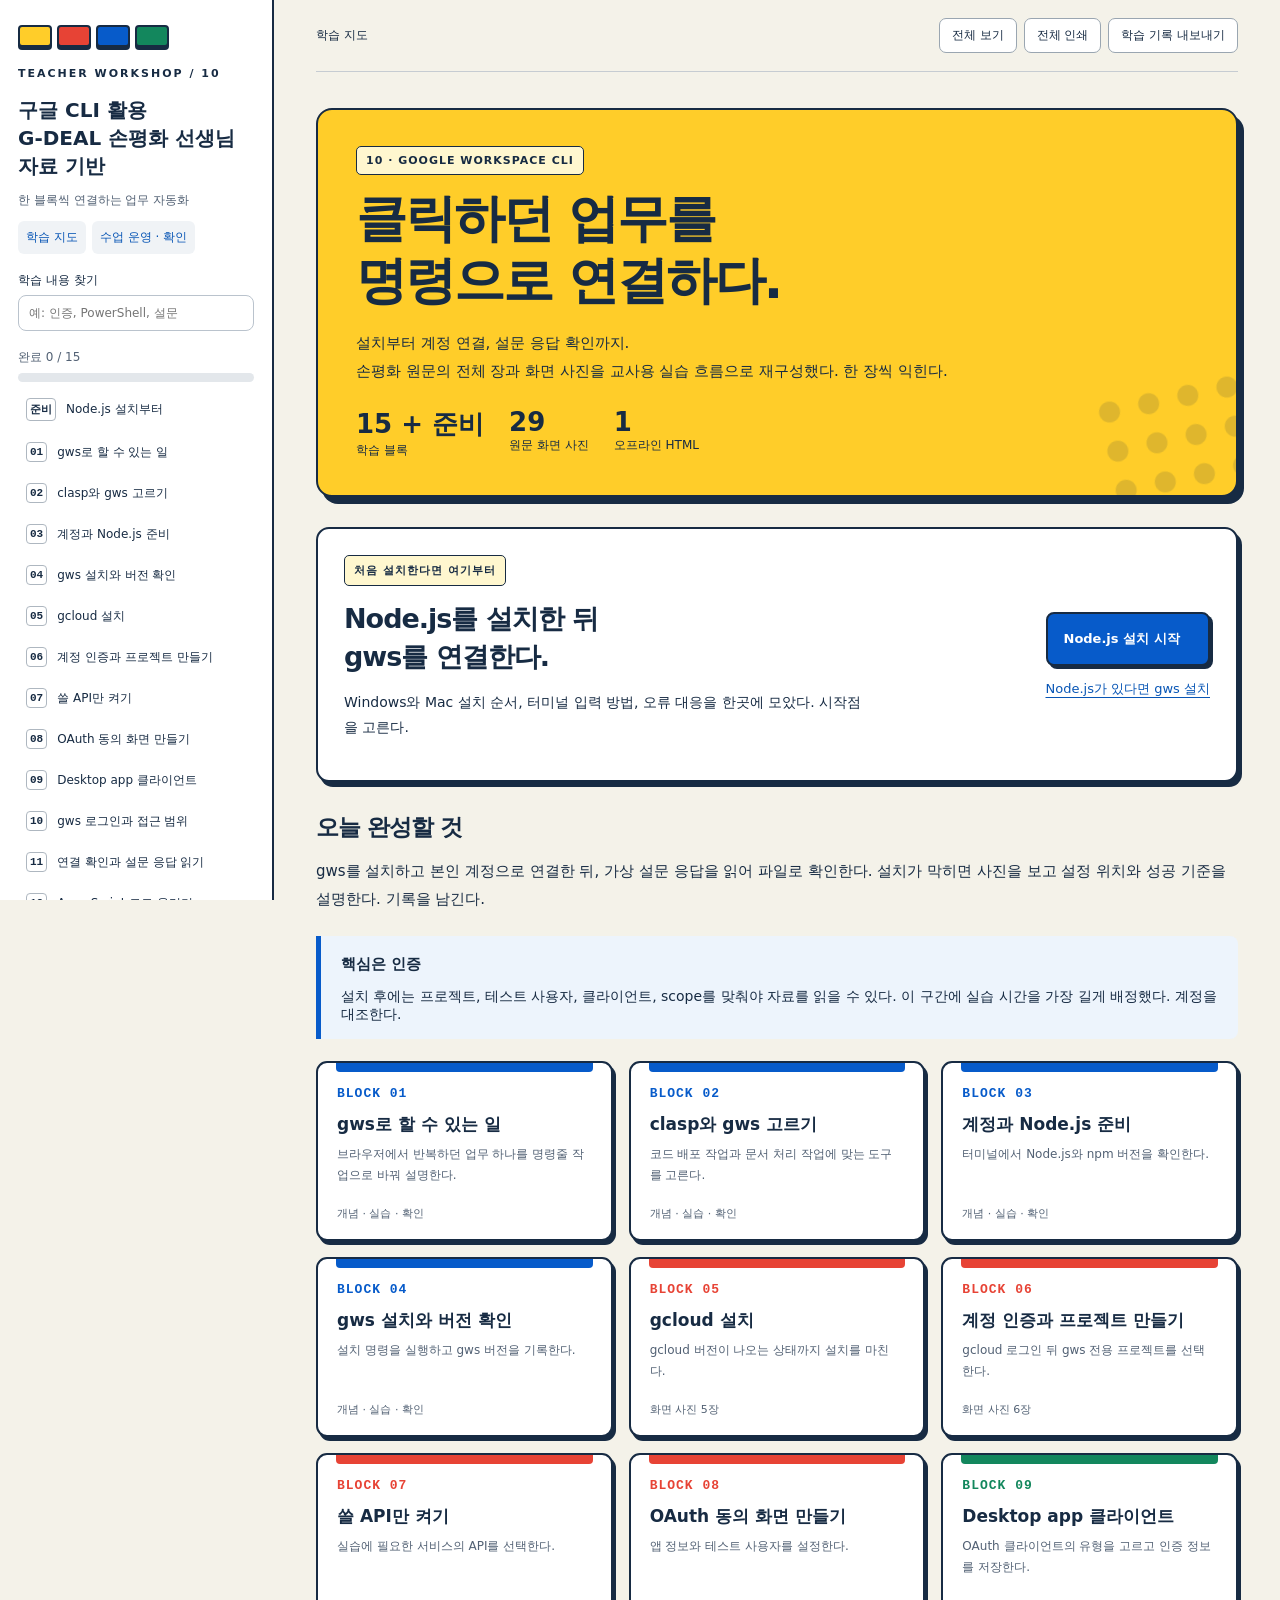
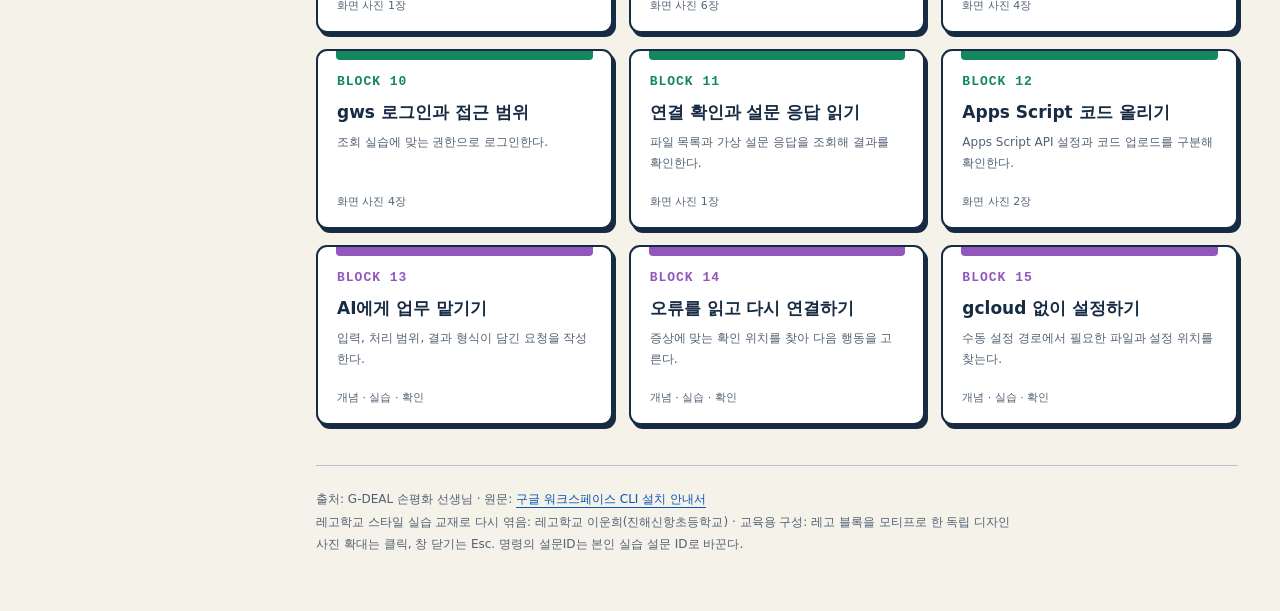
